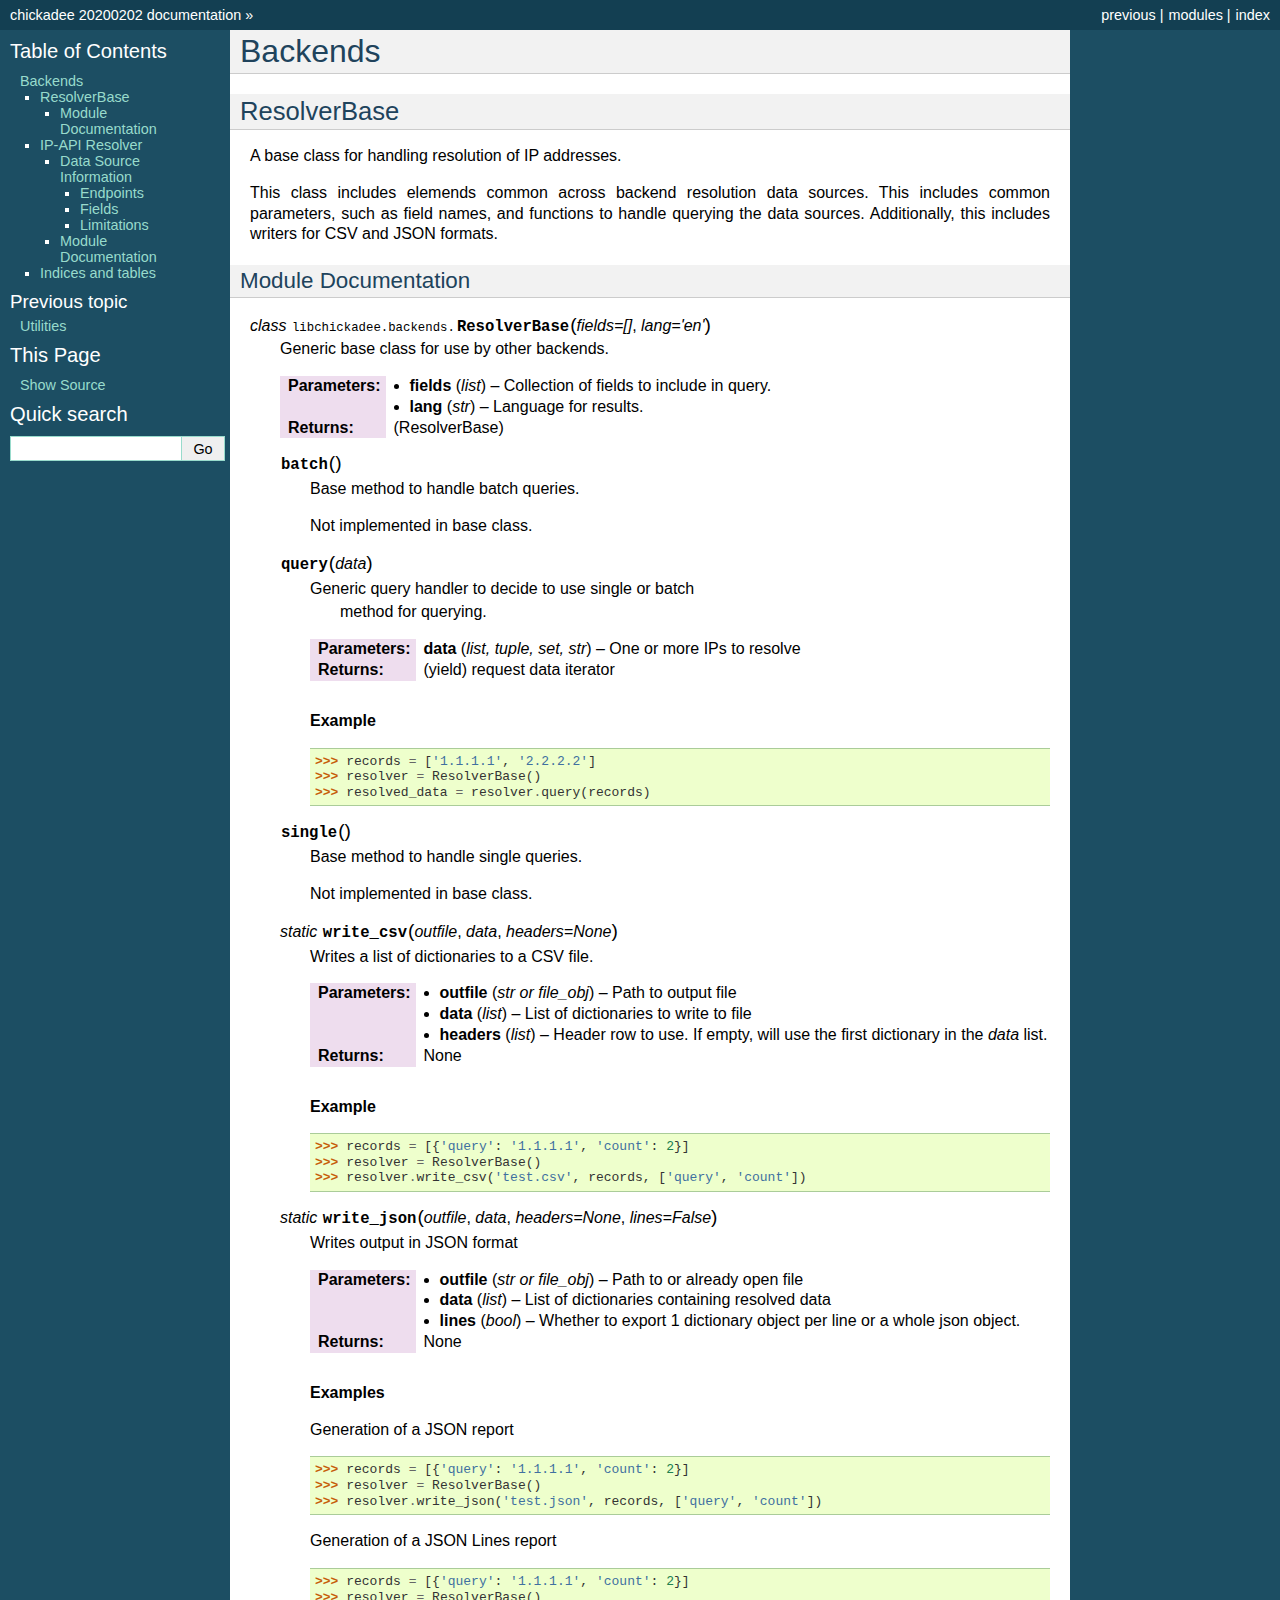
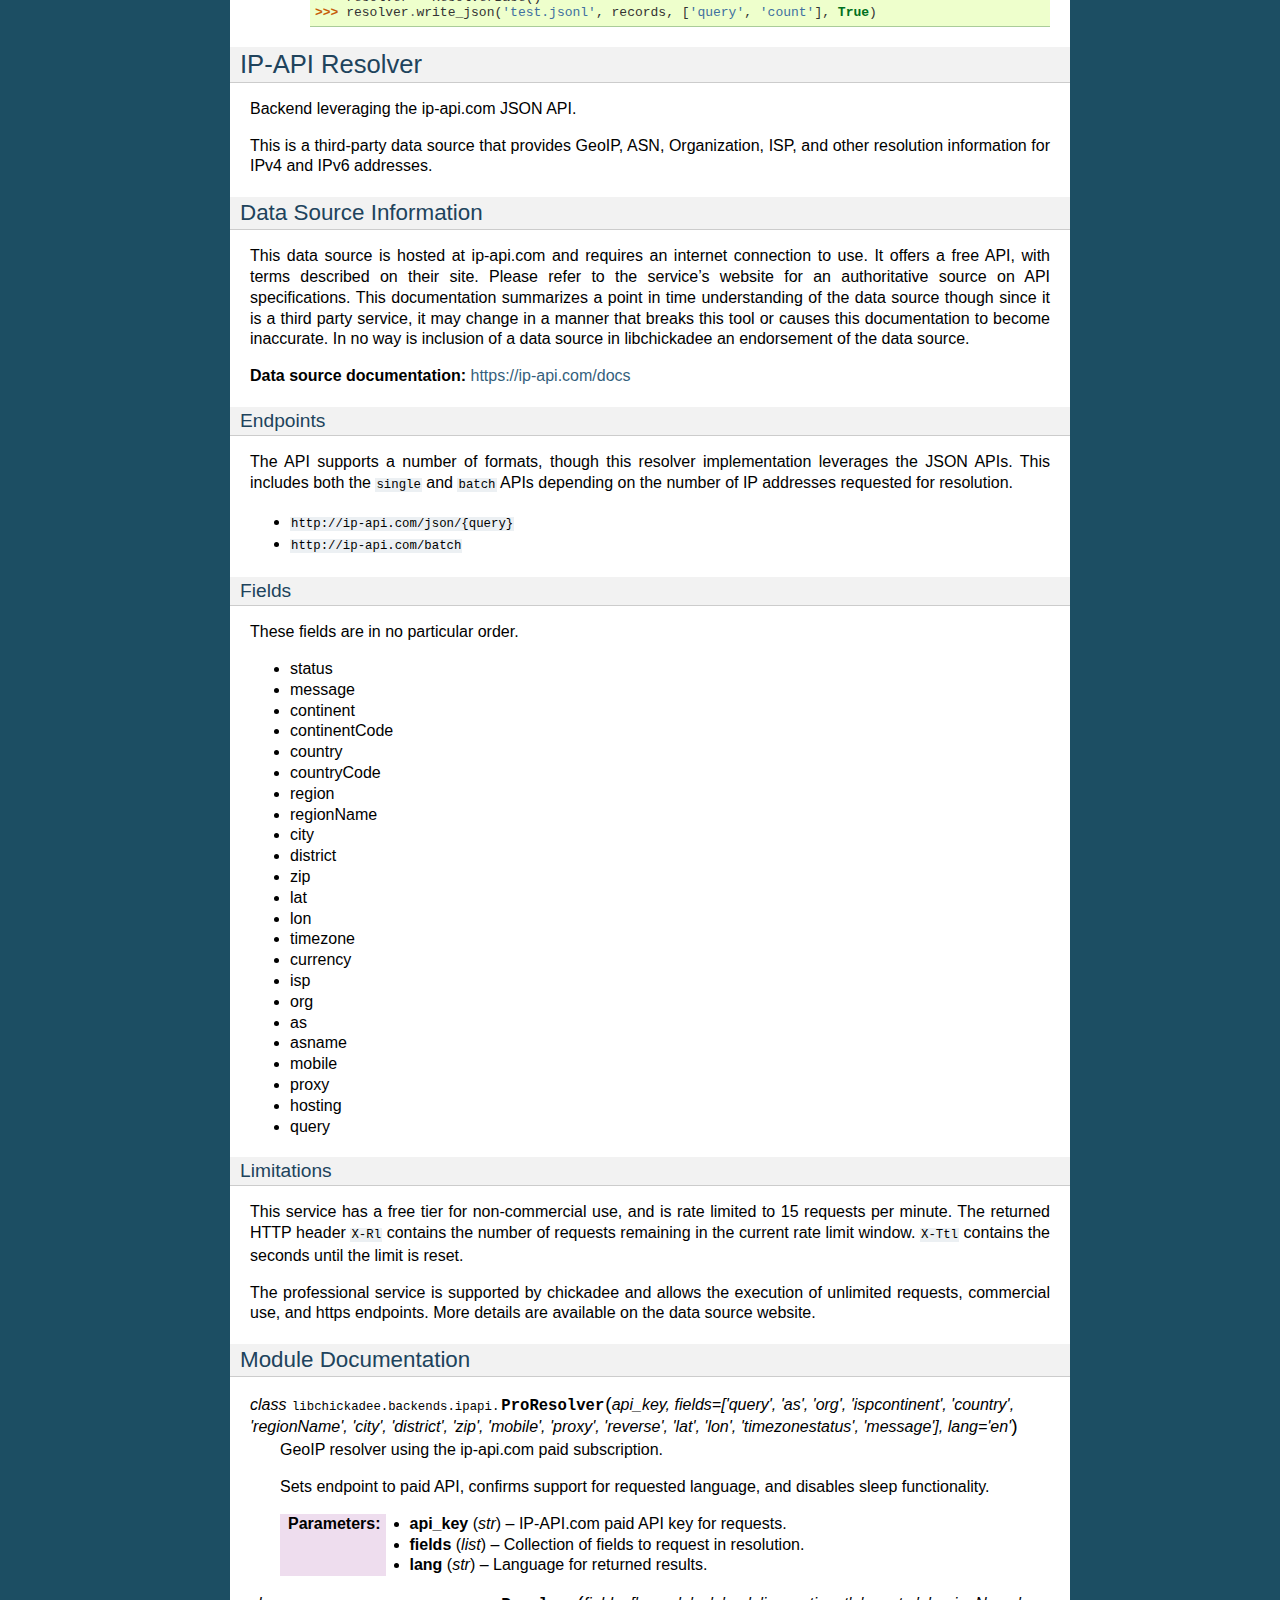
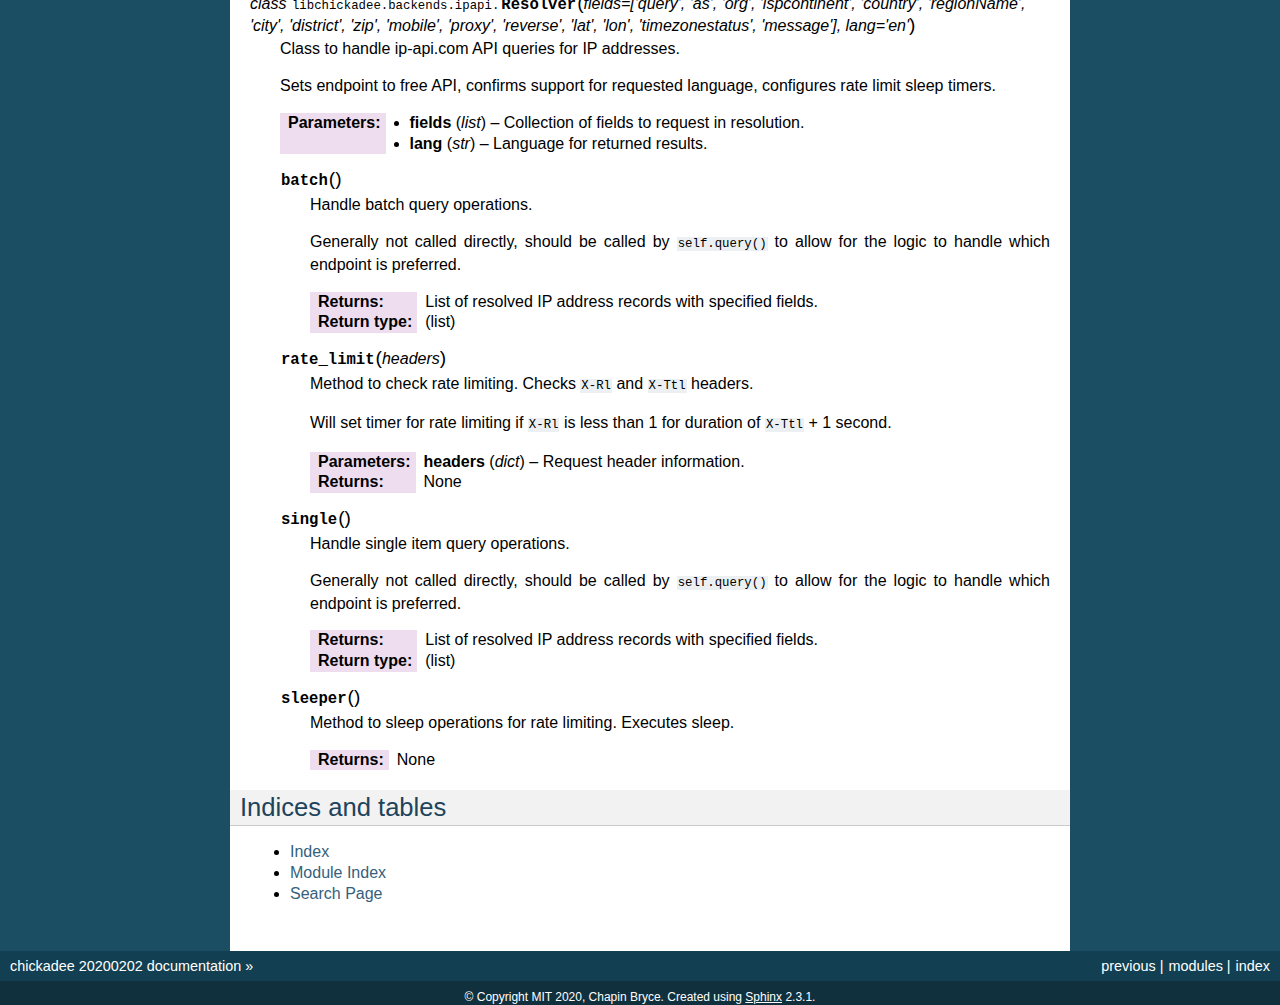
==== docs/backends.html @ fbd3fe8a "Added generated documentation" ====
<!DOCTYPE html>

<html xmlns="http://www.w3.org/1999/xhtml">
  <head>
    <meta charset="utf-8" />
    <title>Backends &#8212; chickadee 20200202 documentation</title>
    <link rel="stylesheet" href="_static/classic.css" type="text/css" />
    <link rel="stylesheet" href="_static/pygments.css" type="text/css" />
    
    <script type="text/javascript" id="documentation_options" data-url_root="./" src="_static/documentation_options.js"></script>
    <script type="text/javascript" src="_static/jquery.js"></script>
    <script type="text/javascript" src="_static/underscore.js"></script>
    <script type="text/javascript" src="_static/doctools.js"></script>
    <script type="text/javascript" src="_static/language_data.js"></script>
    
    <link rel="index" title="Index" href="genindex.html" />
    <link rel="search" title="Search" href="search.html" />
    <link rel="prev" title="Utilities" href="utilities.html" /> 
  </head><body>
    <div class="related" role="navigation" aria-label="related navigation">
      <h3>Navigation</h3>
      <ul>
        <li class="right" style="margin-right: 10px">
          <a href="genindex.html" title="General Index"
             accesskey="I">index</a></li>
        <li class="right" >
          <a href="py-modindex.html" title="Python Module Index"
             >modules</a> |</li>
        <li class="right" >
          <a href="utilities.html" title="Utilities"
             accesskey="P">previous</a> |</li>
        <li class="nav-item nav-item-0"><a href="index.html">chickadee 20200202 documentation</a> &#187;</li> 
      </ul>
    </div>  

    <div class="document">
      <div class="documentwrapper">
        <div class="bodywrapper">
          <div class="body" role="main">
            
  <div class="section" id="module-libchickadee.backends">
<span id="backends"></span><h1>Backends<a class="headerlink" href="#module-libchickadee.backends" title="Permalink to this headline">¶</a></h1>
<div class="section" id="resolverbase">
<h2>ResolverBase<a class="headerlink" href="#resolverbase" title="Permalink to this headline">¶</a></h2>
<p>A base class for handling resolution of IP addresses.</p>
<p>This class includes elemends common across backend resolution data sources.
This includes common parameters, such as field names, and functions to handle
querying the data sources. Additionally, this includes writers for CSV and JSON
formats.</p>
<div class="section" id="module-documentation">
<h3>Module Documentation<a class="headerlink" href="#module-documentation" title="Permalink to this headline">¶</a></h3>
<dl class="class">
<dt id="libchickadee.backends.ResolverBase">
<em class="property">class </em><code class="sig-prename descclassname">libchickadee.backends.</code><code class="sig-name descname">ResolverBase</code><span class="sig-paren">(</span><em class="sig-param">fields=[]</em>, <em class="sig-param">lang='en'</em><span class="sig-paren">)</span><a class="headerlink" href="#libchickadee.backends.ResolverBase" title="Permalink to this definition">¶</a></dt>
<dd><p>Generic base class for use by other backends.</p>
<dl class="field-list simple">
<dt class="field-odd">Parameters</dt>
<dd class="field-odd"><ul class="simple">
<li><p><strong>fields</strong> (<em>list</em>) – Collection of fields to include in query.</p></li>
<li><p><strong>lang</strong> (<em>str</em>) – Language for results.</p></li>
</ul>
</dd>
<dt class="field-even">Returns</dt>
<dd class="field-even"><p>(ResolverBase)</p>
</dd>
</dl>
<dl class="method">
<dt id="libchickadee.backends.ResolverBase.batch">
<code class="sig-name descname">batch</code><span class="sig-paren">(</span><span class="sig-paren">)</span><a class="headerlink" href="#libchickadee.backends.ResolverBase.batch" title="Permalink to this definition">¶</a></dt>
<dd><p>Base method to handle batch queries.</p>
<p>Not implemented in base class.</p>
</dd></dl>

<dl class="method">
<dt id="libchickadee.backends.ResolverBase.query">
<code class="sig-name descname">query</code><span class="sig-paren">(</span><em class="sig-param">data</em><span class="sig-paren">)</span><a class="headerlink" href="#libchickadee.backends.ResolverBase.query" title="Permalink to this definition">¶</a></dt>
<dd><dl class="simple">
<dt>Generic query handler to decide to use single or batch</dt><dd><p>method for querying.</p>
</dd>
</dl>
<dl class="field-list simple">
<dt class="field-odd">Parameters</dt>
<dd class="field-odd"><p><strong>data</strong> (<em>list</em><em>, </em><em>tuple</em><em>, </em><em>set</em><em>, </em><em>str</em>) – One or more IPs to resolve</p>
</dd>
<dt class="field-even">Returns</dt>
<dd class="field-even"><p>(yield) request data iterator</p>
</dd>
</dl>
<p class="rubric">Example</p>
<div class="doctest highlight-default notranslate"><div class="highlight"><pre><span></span><span class="gp">&gt;&gt;&gt; </span><span class="n">records</span> <span class="o">=</span> <span class="p">[</span><span class="s1">&#39;1.1.1.1&#39;</span><span class="p">,</span> <span class="s1">&#39;2.2.2.2&#39;</span><span class="p">]</span>
<span class="gp">&gt;&gt;&gt; </span><span class="n">resolver</span> <span class="o">=</span> <span class="n">ResolverBase</span><span class="p">()</span>
<span class="gp">&gt;&gt;&gt; </span><span class="n">resolved_data</span> <span class="o">=</span> <span class="n">resolver</span><span class="o">.</span><span class="n">query</span><span class="p">(</span><span class="n">records</span><span class="p">)</span>
</pre></div>
</div>
</dd></dl>

<dl class="method">
<dt id="libchickadee.backends.ResolverBase.single">
<code class="sig-name descname">single</code><span class="sig-paren">(</span><span class="sig-paren">)</span><a class="headerlink" href="#libchickadee.backends.ResolverBase.single" title="Permalink to this definition">¶</a></dt>
<dd><p>Base method to handle single queries.</p>
<p>Not implemented in base class.</p>
</dd></dl>

<dl class="method">
<dt id="libchickadee.backends.ResolverBase.write_csv">
<em class="property">static </em><code class="sig-name descname">write_csv</code><span class="sig-paren">(</span><em class="sig-param">outfile</em>, <em class="sig-param">data</em>, <em class="sig-param">headers=None</em><span class="sig-paren">)</span><a class="headerlink" href="#libchickadee.backends.ResolverBase.write_csv" title="Permalink to this definition">¶</a></dt>
<dd><p>Writes a list of dictionaries to a CSV file.</p>
<dl class="field-list simple">
<dt class="field-odd">Parameters</dt>
<dd class="field-odd"><ul class="simple">
<li><p><strong>outfile</strong> (<em>str</em><em> or </em><em>file_obj</em>) – Path to output file</p></li>
<li><p><strong>data</strong> (<em>list</em>) – List of dictionaries to write to file</p></li>
<li><p><strong>headers</strong> (<em>list</em>) – Header row to use. If empty, will use the
first dictionary in the <cite>data</cite> list.</p></li>
</ul>
</dd>
<dt class="field-even">Returns</dt>
<dd class="field-even"><p>None</p>
</dd>
</dl>
<p class="rubric">Example</p>
<div class="doctest highlight-default notranslate"><div class="highlight"><pre><span></span><span class="gp">&gt;&gt;&gt; </span><span class="n">records</span> <span class="o">=</span> <span class="p">[{</span><span class="s1">&#39;query&#39;</span><span class="p">:</span> <span class="s1">&#39;1.1.1.1&#39;</span><span class="p">,</span> <span class="s1">&#39;count&#39;</span><span class="p">:</span> <span class="mi">2</span><span class="p">}]</span>
<span class="gp">&gt;&gt;&gt; </span><span class="n">resolver</span> <span class="o">=</span> <span class="n">ResolverBase</span><span class="p">()</span>
<span class="gp">&gt;&gt;&gt; </span><span class="n">resolver</span><span class="o">.</span><span class="n">write_csv</span><span class="p">(</span><span class="s1">&#39;test.csv&#39;</span><span class="p">,</span> <span class="n">records</span><span class="p">,</span> <span class="p">[</span><span class="s1">&#39;query&#39;</span><span class="p">,</span> <span class="s1">&#39;count&#39;</span><span class="p">])</span>
</pre></div>
</div>
</dd></dl>

<dl class="method">
<dt id="libchickadee.backends.ResolverBase.write_json">
<em class="property">static </em><code class="sig-name descname">write_json</code><span class="sig-paren">(</span><em class="sig-param">outfile</em>, <em class="sig-param">data</em>, <em class="sig-param">headers=None</em>, <em class="sig-param">lines=False</em><span class="sig-paren">)</span><a class="headerlink" href="#libchickadee.backends.ResolverBase.write_json" title="Permalink to this definition">¶</a></dt>
<dd><p>Writes output in JSON format</p>
<dl class="field-list simple">
<dt class="field-odd">Parameters</dt>
<dd class="field-odd"><ul class="simple">
<li><p><strong>outfile</strong> (<em>str</em><em> or </em><em>file_obj</em>) – Path to or already open file</p></li>
<li><p><strong>data</strong> (<em>list</em>) – List of dictionaries containing resolved data</p></li>
<li><p><strong>lines</strong> (<em>bool</em>) – Whether to export 1 dictionary object per line or
a whole json object.</p></li>
</ul>
</dd>
<dt class="field-even">Returns</dt>
<dd class="field-even"><p>None</p>
</dd>
</dl>
<p class="rubric">Examples</p>
<p>Generation of a JSON report</p>
<div class="doctest highlight-default notranslate"><div class="highlight"><pre><span></span><span class="gp">&gt;&gt;&gt; </span><span class="n">records</span> <span class="o">=</span> <span class="p">[{</span><span class="s1">&#39;query&#39;</span><span class="p">:</span> <span class="s1">&#39;1.1.1.1&#39;</span><span class="p">,</span> <span class="s1">&#39;count&#39;</span><span class="p">:</span> <span class="mi">2</span><span class="p">}]</span>
<span class="gp">&gt;&gt;&gt; </span><span class="n">resolver</span> <span class="o">=</span> <span class="n">ResolverBase</span><span class="p">()</span>
<span class="gp">&gt;&gt;&gt; </span><span class="n">resolver</span><span class="o">.</span><span class="n">write_json</span><span class="p">(</span><span class="s1">&#39;test.json&#39;</span><span class="p">,</span> <span class="n">records</span><span class="p">,</span> <span class="p">[</span><span class="s1">&#39;query&#39;</span><span class="p">,</span> <span class="s1">&#39;count&#39;</span><span class="p">])</span>
</pre></div>
</div>
<p>Generation of a JSON Lines report</p>
<div class="doctest highlight-default notranslate"><div class="highlight"><pre><span></span><span class="gp">&gt;&gt;&gt; </span><span class="n">records</span> <span class="o">=</span> <span class="p">[{</span><span class="s1">&#39;query&#39;</span><span class="p">:</span> <span class="s1">&#39;1.1.1.1&#39;</span><span class="p">,</span> <span class="s1">&#39;count&#39;</span><span class="p">:</span> <span class="mi">2</span><span class="p">}]</span>
<span class="gp">&gt;&gt;&gt; </span><span class="n">resolver</span> <span class="o">=</span> <span class="n">ResolverBase</span><span class="p">()</span>
<span class="gp">&gt;&gt;&gt; </span><span class="n">resolver</span><span class="o">.</span><span class="n">write_json</span><span class="p">(</span><span class="s1">&#39;test.jsonl&#39;</span><span class="p">,</span> <span class="n">records</span><span class="p">,</span> <span class="p">[</span><span class="s1">&#39;query&#39;</span><span class="p">,</span> <span class="s1">&#39;count&#39;</span><span class="p">],</span> <span class="kc">True</span><span class="p">)</span>
</pre></div>
</div>
</dd></dl>

</dd></dl>

</div>
</div>
<span class="target" id="module-libchickadee.backends.ipapi"></span><div class="section" id="ip-api-resolver">
<h2>IP-API Resolver<a class="headerlink" href="#ip-api-resolver" title="Permalink to this headline">¶</a></h2>
<p>Backend leveraging the ip-api.com JSON API.</p>
<p>This is a third-party data source that provides GeoIP, ASN, Organization,
ISP, and other resolution information for IPv4 and IPv6 addresses.</p>
<div class="section" id="data-source-information">
<h3>Data Source Information<a class="headerlink" href="#data-source-information" title="Permalink to this headline">¶</a></h3>
<p>This data source is hosted at ip-api.com and requires an internet connection
to use. It offers a free API, with terms described on their site. Please refer
to the service’s website for an authoritative source on API specifications.
This documentation summarizes a point in time understanding of the data source
though since it is a third party service, it may change in a manner that breaks
this tool or causes this documentation to become inaccurate. In no way is
inclusion of a data source in libchickadee an endorsement of the data source.</p>
<p><strong>Data source documentation:</strong> <a class="reference external" href="https://ip-api.com/docs">https://ip-api.com/docs</a></p>
<div class="section" id="endpoints">
<h4>Endpoints<a class="headerlink" href="#endpoints" title="Permalink to this headline">¶</a></h4>
<p>The API supports a number of formats, though this resolver implementation
leverages the JSON APIs. This includes both the <code class="docutils literal notranslate"><span class="pre">single</span></code> and <code class="docutils literal notranslate"><span class="pre">batch</span></code> APIs
depending on the number of IP addresses requested for resolution.</p>
<ul class="simple">
<li><p><code class="docutils literal notranslate"><span class="pre">http://ip-api.com/json/{query}</span></code></p></li>
<li><p><code class="docutils literal notranslate"><span class="pre">http://ip-api.com/batch</span></code></p></li>
</ul>
</div>
<div class="section" id="fields">
<h4>Fields<a class="headerlink" href="#fields" title="Permalink to this headline">¶</a></h4>
<p>These fields are in no particular order.</p>
<ul class="simple">
<li><p>status</p></li>
<li><p>message</p></li>
<li><p>continent</p></li>
<li><p>continentCode</p></li>
<li><p>country</p></li>
<li><p>countryCode</p></li>
<li><p>region</p></li>
<li><p>regionName</p></li>
<li><p>city</p></li>
<li><p>district</p></li>
<li><p>zip</p></li>
<li><p>lat</p></li>
<li><p>lon</p></li>
<li><p>timezone</p></li>
<li><p>currency</p></li>
<li><p>isp</p></li>
<li><p>org</p></li>
<li><p>as</p></li>
<li><p>asname</p></li>
<li><p>mobile</p></li>
<li><p>proxy</p></li>
<li><p>hosting</p></li>
<li><p>query</p></li>
</ul>
</div>
<div class="section" id="limitations">
<h4>Limitations<a class="headerlink" href="#limitations" title="Permalink to this headline">¶</a></h4>
<p>This service has a free tier for non-commercial use, and is rate limited to
15 requests per minute. The returned HTTP header <code class="docutils literal notranslate"><span class="pre">X-Rl</span></code> contains the number of
requests remaining in the current rate limit window. <code class="docutils literal notranslate"><span class="pre">X-Ttl</span></code> contains the
seconds until the limit is reset.</p>
<p>The professional service is supported by chickadee and allows the execution
of unlimited requests, commercial use, and https endpoints. More details are
available on the data source website.</p>
</div>
</div>
<div class="section" id="id1">
<h3>Module Documentation<a class="headerlink" href="#id1" title="Permalink to this headline">¶</a></h3>
<dl class="class">
<dt id="libchickadee.backends.ipapi.ProResolver">
<em class="property">class </em><code class="sig-prename descclassname">libchickadee.backends.ipapi.</code><code class="sig-name descname">ProResolver</code><span class="sig-paren">(</span><em class="sig-param">api_key, fields=['query', 'as', 'org', 'ispcontinent', 'country', 'regionName', 'city', 'district', 'zip', 'mobile', 'proxy', 'reverse', 'lat', 'lon', 'timezonestatus', 'message'], lang='en'</em><span class="sig-paren">)</span><a class="headerlink" href="#libchickadee.backends.ipapi.ProResolver" title="Permalink to this definition">¶</a></dt>
<dd><p>GeoIP resolver using the ip-api.com paid subscription.</p>
<p>Sets endpoint to paid API, confirms support for requested language,
and disables sleep functionality.</p>
<dl class="field-list simple">
<dt class="field-odd">Parameters</dt>
<dd class="field-odd"><ul class="simple">
<li><p><strong>api_key</strong> (<em>str</em>) – IP-API.com paid API key for requests.</p></li>
<li><p><strong>fields</strong> (<em>list</em>) – Collection of fields to request in resolution.</p></li>
<li><p><strong>lang</strong> (<em>str</em>) – Language for returned results.</p></li>
</ul>
</dd>
</dl>
</dd></dl>

<dl class="class">
<dt id="libchickadee.backends.ipapi.Resolver">
<em class="property">class </em><code class="sig-prename descclassname">libchickadee.backends.ipapi.</code><code class="sig-name descname">Resolver</code><span class="sig-paren">(</span><em class="sig-param">fields=['query', 'as', 'org', 'ispcontinent', 'country', 'regionName', 'city', 'district', 'zip', 'mobile', 'proxy', 'reverse', 'lat', 'lon', 'timezonestatus', 'message'], lang='en'</em><span class="sig-paren">)</span><a class="headerlink" href="#libchickadee.backends.ipapi.Resolver" title="Permalink to this definition">¶</a></dt>
<dd><p>Class to handle ip-api.com API queries for IP addresses.</p>
<p>Sets endpoint to free API, confirms support for requested language,
configures rate limit sleep timers.</p>
<dl class="field-list simple">
<dt class="field-odd">Parameters</dt>
<dd class="field-odd"><ul class="simple">
<li><p><strong>fields</strong> (<em>list</em>) – Collection of fields to request in resolution.</p></li>
<li><p><strong>lang</strong> (<em>str</em>) – Language for returned results.</p></li>
</ul>
</dd>
</dl>
<dl class="method">
<dt id="libchickadee.backends.ipapi.Resolver.batch">
<code class="sig-name descname">batch</code><span class="sig-paren">(</span><span class="sig-paren">)</span><a class="headerlink" href="#libchickadee.backends.ipapi.Resolver.batch" title="Permalink to this definition">¶</a></dt>
<dd><p>Handle batch query operations.</p>
<p>Generally not called directly, should be called by <code class="docutils literal notranslate"><span class="pre">self.query()</span></code> to
allow for the logic to handle which endpoint is preferred.</p>
<dl class="field-list simple">
<dt class="field-odd">Returns</dt>
<dd class="field-odd"><p>List of resolved IP address records with specified fields.</p>
</dd>
<dt class="field-even">Return type</dt>
<dd class="field-even"><p>(list)</p>
</dd>
</dl>
</dd></dl>

<dl class="method">
<dt id="libchickadee.backends.ipapi.Resolver.rate_limit">
<code class="sig-name descname">rate_limit</code><span class="sig-paren">(</span><em class="sig-param">headers</em><span class="sig-paren">)</span><a class="headerlink" href="#libchickadee.backends.ipapi.Resolver.rate_limit" title="Permalink to this definition">¶</a></dt>
<dd><p>Method to check rate limiting. Checks <code class="docutils literal notranslate"><span class="pre">X-Rl</span></code> and <code class="docutils literal notranslate"><span class="pre">X-Ttl</span></code> headers.</p>
<p>Will set timer for rate limiting if <code class="docutils literal notranslate"><span class="pre">X-Rl</span></code> is less than 1 for
duration of <code class="docutils literal notranslate"><span class="pre">X-Ttl</span></code> + 1 second.</p>
<dl class="field-list simple">
<dt class="field-odd">Parameters</dt>
<dd class="field-odd"><p><strong>headers</strong> (<em>dict</em>) – Request header information.</p>
</dd>
<dt class="field-even">Returns</dt>
<dd class="field-even"><p>None</p>
</dd>
</dl>
</dd></dl>

<dl class="method">
<dt id="libchickadee.backends.ipapi.Resolver.single">
<code class="sig-name descname">single</code><span class="sig-paren">(</span><span class="sig-paren">)</span><a class="headerlink" href="#libchickadee.backends.ipapi.Resolver.single" title="Permalink to this definition">¶</a></dt>
<dd><p>Handle single item query operations.</p>
<p>Generally not called directly, should be called by <code class="docutils literal notranslate"><span class="pre">self.query()</span></code> to
allow for the logic to handle which endpoint is preferred.</p>
<dl class="field-list simple">
<dt class="field-odd">Returns</dt>
<dd class="field-odd"><p>List of resolved IP address records with specified fields.</p>
</dd>
<dt class="field-even">Return type</dt>
<dd class="field-even"><p>(list)</p>
</dd>
</dl>
</dd></dl>

<dl class="method">
<dt id="libchickadee.backends.ipapi.Resolver.sleeper">
<code class="sig-name descname">sleeper</code><span class="sig-paren">(</span><span class="sig-paren">)</span><a class="headerlink" href="#libchickadee.backends.ipapi.Resolver.sleeper" title="Permalink to this definition">¶</a></dt>
<dd><p>Method to sleep operations for rate limiting. Executes sleep.</p>
<dl class="field-list simple">
<dt class="field-odd">Returns</dt>
<dd class="field-odd"><p>None</p>
</dd>
</dl>
</dd></dl>

</dd></dl>

</div>
</div>
<div class="section" id="indices-and-tables">
<h2>Indices and tables<a class="headerlink" href="#indices-and-tables" title="Permalink to this headline">¶</a></h2>
<ul class="simple">
<li><p><a class="reference internal" href="genindex.html"><span class="std std-ref">Index</span></a></p></li>
<li><p><a class="reference internal" href="py-modindex.html"><span class="std std-ref">Module Index</span></a></p></li>
<li><p><a class="reference internal" href="search.html"><span class="std std-ref">Search Page</span></a></p></li>
</ul>
</div>
</div>


          </div>
        </div>
      </div>
      <div class="sphinxsidebar" role="navigation" aria-label="main navigation">
        <div class="sphinxsidebarwrapper">
  <h3><a href="index.html">Table of Contents</a></h3>
  <ul>
<li><a class="reference internal" href="#">Backends</a><ul>
<li><a class="reference internal" href="#resolverbase">ResolverBase</a><ul>
<li><a class="reference internal" href="#module-documentation">Module Documentation</a></li>
</ul>
</li>
<li><a class="reference internal" href="#ip-api-resolver">IP-API Resolver</a><ul>
<li><a class="reference internal" href="#data-source-information">Data Source Information</a><ul>
<li><a class="reference internal" href="#endpoints">Endpoints</a></li>
<li><a class="reference internal" href="#fields">Fields</a></li>
<li><a class="reference internal" href="#limitations">Limitations</a></li>
</ul>
</li>
<li><a class="reference internal" href="#id1">Module Documentation</a></li>
</ul>
</li>
<li><a class="reference internal" href="#indices-and-tables">Indices and tables</a></li>
</ul>
</li>
</ul>

  <h4>Previous topic</h4>
  <p class="topless"><a href="utilities.html"
                        title="previous chapter">Utilities</a></p>
  <div role="note" aria-label="source link">
    <h3>This Page</h3>
    <ul class="this-page-menu">
      <li><a href="_sources/backends.rst.txt"
            rel="nofollow">Show Source</a></li>
    </ul>
   </div>
<div id="searchbox" style="display: none" role="search">
  <h3 id="searchlabel">Quick search</h3>
    <div class="searchformwrapper">
    <form class="search" action="search.html" method="get">
      <input type="text" name="q" aria-labelledby="searchlabel" />
      <input type="submit" value="Go" />
    </form>
    </div>
</div>
<script type="text/javascript">$('#searchbox').show(0);</script>
        </div>
      </div>
      <div class="clearer"></div>
    </div>
    <div class="related" role="navigation" aria-label="related navigation">
      <h3>Navigation</h3>
      <ul>
        <li class="right" style="margin-right: 10px">
          <a href="genindex.html" title="General Index"
             >index</a></li>
        <li class="right" >
          <a href="py-modindex.html" title="Python Module Index"
             >modules</a> |</li>
        <li class="right" >
          <a href="utilities.html" title="Utilities"
             >previous</a> |</li>
        <li class="nav-item nav-item-0"><a href="index.html">chickadee 20200202 documentation</a> &#187;</li> 
      </ul>
    </div>
    <div class="footer" role="contentinfo">
        &#169; Copyright MIT 2020, Chapin Bryce.
      Created using <a href="http://sphinx-doc.org/">Sphinx</a> 2.3.1.
    </div>
  </body>
</html>
---- docs/_static/classic.css ----
/*
 * classic.css_t
 * ~~~~~~~~~~~~~
 *
 * Sphinx stylesheet -- classic theme.
 *
 * :copyright: Copyright 2007-2019 by the Sphinx team, see AUTHORS.
 * :license: BSD, see LICENSE for details.
 *
 */

@import url("basic.css");

/* -- page layout ----------------------------------------------------------- */

html {
    /* CSS hack for macOS's scrollbar (see #1125) */
    background-color: #FFFFFF;
}

body {
    font-family: sans-serif;
    font-size: 100%;
    background-color: #11303d;
    color: #000;
    margin: 0;
    padding: 0;
}

div.document {
    background-color: #1c4e63;
}

div.documentwrapper {
    float: left;
    width: 100%;
}

div.bodywrapper {
    margin: 0 0 0 230px;
}

div.body {
    background-color: #ffffff;
    color: #000000;
    padding: 0 20px 30px 20px;
}

div.footer {
    color: #ffffff;
    width: 100%;
    padding: 9px 0 9px 0;
    text-align: center;
    font-size: 75%;
}

div.footer a {
    color: #ffffff;
    text-decoration: underline;
}

div.related {
    background-color: #133f52;
    line-height: 30px;
    color: #ffffff;
}

div.related a {
    color: #ffffff;
}

div.sphinxsidebar {
}

div.sphinxsidebar h3 {
    font-family: 'Trebuchet MS', sans-serif;
    color: #ffffff;
    font-size: 1.4em;
    font-weight: normal;
    margin: 0;
    padding: 0;
}

div.sphinxsidebar h3 a {
    color: #ffffff;
}

div.sphinxsidebar h4 {
    font-family: 'Trebuchet MS', sans-serif;
    color: #ffffff;
    font-size: 1.3em;
    font-weight: normal;
    margin: 5px 0 0 0;
    padding: 0;
}

div.sphinxsidebar p {
    color: #ffffff;
}

div.sphinxsidebar p.topless {
    margin: 5px 10px 10px 10px;
}

div.sphinxsidebar ul {
    margin: 10px;
    padding: 0;
    color: #ffffff;
}

div.sphinxsidebar a {
    color: #98dbcc;
}

div.sphinxsidebar input {
    border: 1px solid #98dbcc;
    font-family: sans-serif;
    font-size: 1em;
}



/* -- hyperlink styles ------------------------------------------------------ */

a {
    color: #355f7c;
    text-decoration: none;
}

a:visited {
    color: #355f7c;
    text-decoration: none;
}

a:hover {
    text-decoration: underline;
}



/* -- body styles ----------------------------------------------------------- */

div.body h1,
div.body h2,
div.body h3,
div.body h4,
div.body h5,
div.body h6 {
    font-family: 'Trebuchet MS', sans-serif;
    background-color: #f2f2f2;
    font-weight: normal;
    color: #20435c;
    border-bottom: 1px solid #ccc;
    margin: 20px -20px 10px -20px;
    padding: 3px 0 3px 10px;
}

div.body h1 { margin-top: 0; font-size: 200%; }
div.body h2 { font-size: 160%; }
div.body h3 { font-size: 140%; }
div.body h4 { font-size: 120%; }
div.body h5 { font-size: 110%; }
div.body h6 { font-size: 100%; }

a.headerlink {
    color: #c60f0f;
    font-size: 0.8em;
    padding: 0 4px 0 4px;
    text-decoration: none;
}

a.headerlink:hover {
    background-color: #c60f0f;
    color: white;
}

div.body p, div.body dd, div.body li, div.body blockquote {
    text-align: justify;
    line-height: 130%;
}

div.admonition p.admonition-title + p {
    display: inline;
}

div.admonition p {
    margin-bottom: 5px;
}

div.admonition pre {
    margin-bottom: 5px;
}

div.admonition ul, div.admonition ol {
    margin-bottom: 5px;
}

div.note {
    background-color: #eee;
    border: 1px solid #ccc;
}

div.seealso {
    background-color: #ffc;
    border: 1px solid #ff6;
}

div.topic {
    background-color: #eee;
}

div.warning {
    background-color: #ffe4e4;
    border: 1px solid #f66;
}

p.admonition-title {
    display: inline;
}

p.admonition-title:after {
    content: ":";
}

pre {
    padding: 5px;
    background-color: #eeffcc;
    color: #333333;
    line-height: 120%;
    border: 1px solid #ac9;
    border-left: none;
    border-right: none;
}

code {
    background-color: #ecf0f3;
    padding: 0 1px 0 1px;
    font-size: 0.95em;
}

th, dl.field-list > dt {
    background-color: #ede;
}

.warning code {
    background: #efc2c2;
}

.note code {
    background: #d6d6d6;
}

.viewcode-back {
    font-family: sans-serif;
}

div.viewcode-block:target {
    background-color: #f4debf;
    border-top: 1px solid #ac9;
    border-bottom: 1px solid #ac9;
}

div.code-block-caption {
    color: #efefef;
    background-color: #1c4e63;
}
---- docs/_static/pygments.css ----
.highlight .hll { background-color: #ffffcc }
.highlight  { background: #eeffcc; }
.highlight .c { color: #408090; font-style: italic } /* Comment */
.highlight .err { border: 1px solid #FF0000 } /* Error */
.highlight .k { color: #007020; font-weight: bold } /* Keyword */
.highlight .o { color: #666666 } /* Operator */
.highlight .ch { color: #408090; font-style: italic } /* Comment.Hashbang */
.highlight .cm { color: #408090; font-style: italic } /* Comment.Multiline */
.highlight .cp { color: #007020 } /* Comment.Preproc */
.highlight .cpf { color: #408090; font-style: italic } /* Comment.PreprocFile */
.highlight .c1 { color: #408090; font-style: italic } /* Comment.Single */
.highlight .cs { color: #408090; background-color: #fff0f0 } /* Comment.Special */
.highlight .gd { color: #A00000 } /* Generic.Deleted */
.highlight .ge { font-style: italic } /* Generic.Emph */
.highlight .gr { color: #FF0000 } /* Generic.Error */
.highlight .gh { color: #000080; font-weight: bold } /* Generic.Heading */
.highlight .gi { color: #00A000 } /* Generic.Inserted */
.highlight .go { color: #333333 } /* Generic.Output */
.highlight .gp { color: #c65d09; font-weight: bold } /* Generic.Prompt */
.highlight .gs { font-weight: bold } /* Generic.Strong */
.highlight .gu { color: #800080; font-weight: bold } /* Generic.Subheading */
.highlight .gt { color: #0044DD } /* Generic.Traceback */
.highlight .kc { color: #007020; font-weight: bold } /* Keyword.Constant */
.highlight .kd { color: #007020; font-weight: bold } /* Keyword.Declaration */
.highlight .kn { color: #007020; font-weight: bold } /* Keyword.Namespace */
.highlight .kp { color: #007020 } /* Keyword.Pseudo */
.highlight .kr { color: #007020; font-weight: bold } /* Keyword.Reserved */
.highlight .kt { color: #902000 } /* Keyword.Type */
.highlight .m { color: #208050 } /* Literal.Number */
.highlight .s { color: #4070a0 } /* Literal.String */
.highlight .na { color: #4070a0 } /* Name.Attribute */
.highlight .nb { color: #007020 } /* Name.Builtin */
.highlight .nc { color: #0e84b5; font-weight: bold } /* Name.Class */
.highlight .no { color: #60add5 } /* Name.Constant */
.highlight .nd { color: #555555; font-weight: bold } /* Name.Decorator */
.highlight .ni { color: #d55537; font-weight: bold } /* Name.Entity */
.highlight .ne { color: #007020 } /* Name.Exception */
.highlight .nf { color: #06287e } /* Name.Function */
.highlight .nl { color: #002070; font-weight: bold } /* Name.Label */
.highlight .nn { color: #0e84b5; font-weight: bold } /* Name.Namespace */
.highlight .nt { color: #062873; font-weight: bold } /* Name.Tag */
.highlight .nv { color: #bb60d5 } /* Name.Variable */
.highlight .ow { color: #007020; font-weight: bold } /* Operator.Word */
.highlight .w { color: #bbbbbb } /* Text.Whitespace */
.highlight .mb { color: #208050 } /* Literal.Number.Bin */
.highlight .mf { color: #208050 } /* Literal.Number.Float */
.highlight .mh { color: #208050 } /* Literal.Number.Hex */
.highlight .mi { color: #208050 } /* Literal.Number.Integer */
.highlight .mo { color: #208050 } /* Literal.Number.Oct */
.highlight .sa { color: #4070a0 } /* Literal.String.Affix */
.highlight .sb { color: #4070a0 } /* Literal.String.Backtick */
.highlight .sc { color: #4070a0 } /* Literal.String.Char */
.highlight .dl { color: #4070a0 } /* Literal.String.Delimiter */
.highlight .sd { color: #4070a0; font-style: italic } /* Literal.String.Doc */
.highlight .s2 { color: #4070a0 } /* Literal.String.Double */
.highlight .se { color: #4070a0; font-weight: bold } /* Literal.String.Escape */
.highlight .sh { color: #4070a0 } /* Literal.String.Heredoc */
.highlight .si { color: #70a0d0; font-style: italic } /* Literal.String.Interpol */
.highlight .sx { color: #c65d09 } /* Literal.String.Other */
.highlight .sr { color: #235388 } /* Literal.String.Regex */
.highlight .s1 { color: #4070a0 } /* Literal.String.Single */
.highlight .ss { color: #517918 } /* Literal.String.Symbol */
.highlight .bp { color: #007020 } /* Name.Builtin.Pseudo */
.highlight .fm { color: #06287e } /* Name.Function.Magic */
.highlight .vc { color: #bb60d5 } /* Name.Variable.Class */
.highlight .vg { color: #bb60d5 } /* Name.Variable.Global */
.highlight .vi { color: #bb60d5 } /* Name.Variable.Instance */
.highlight .vm { color: #bb60d5 } /* Name.Variable.Magic */
.highlight .il { color: #208050 } /* Literal.Number.Integer.Long */
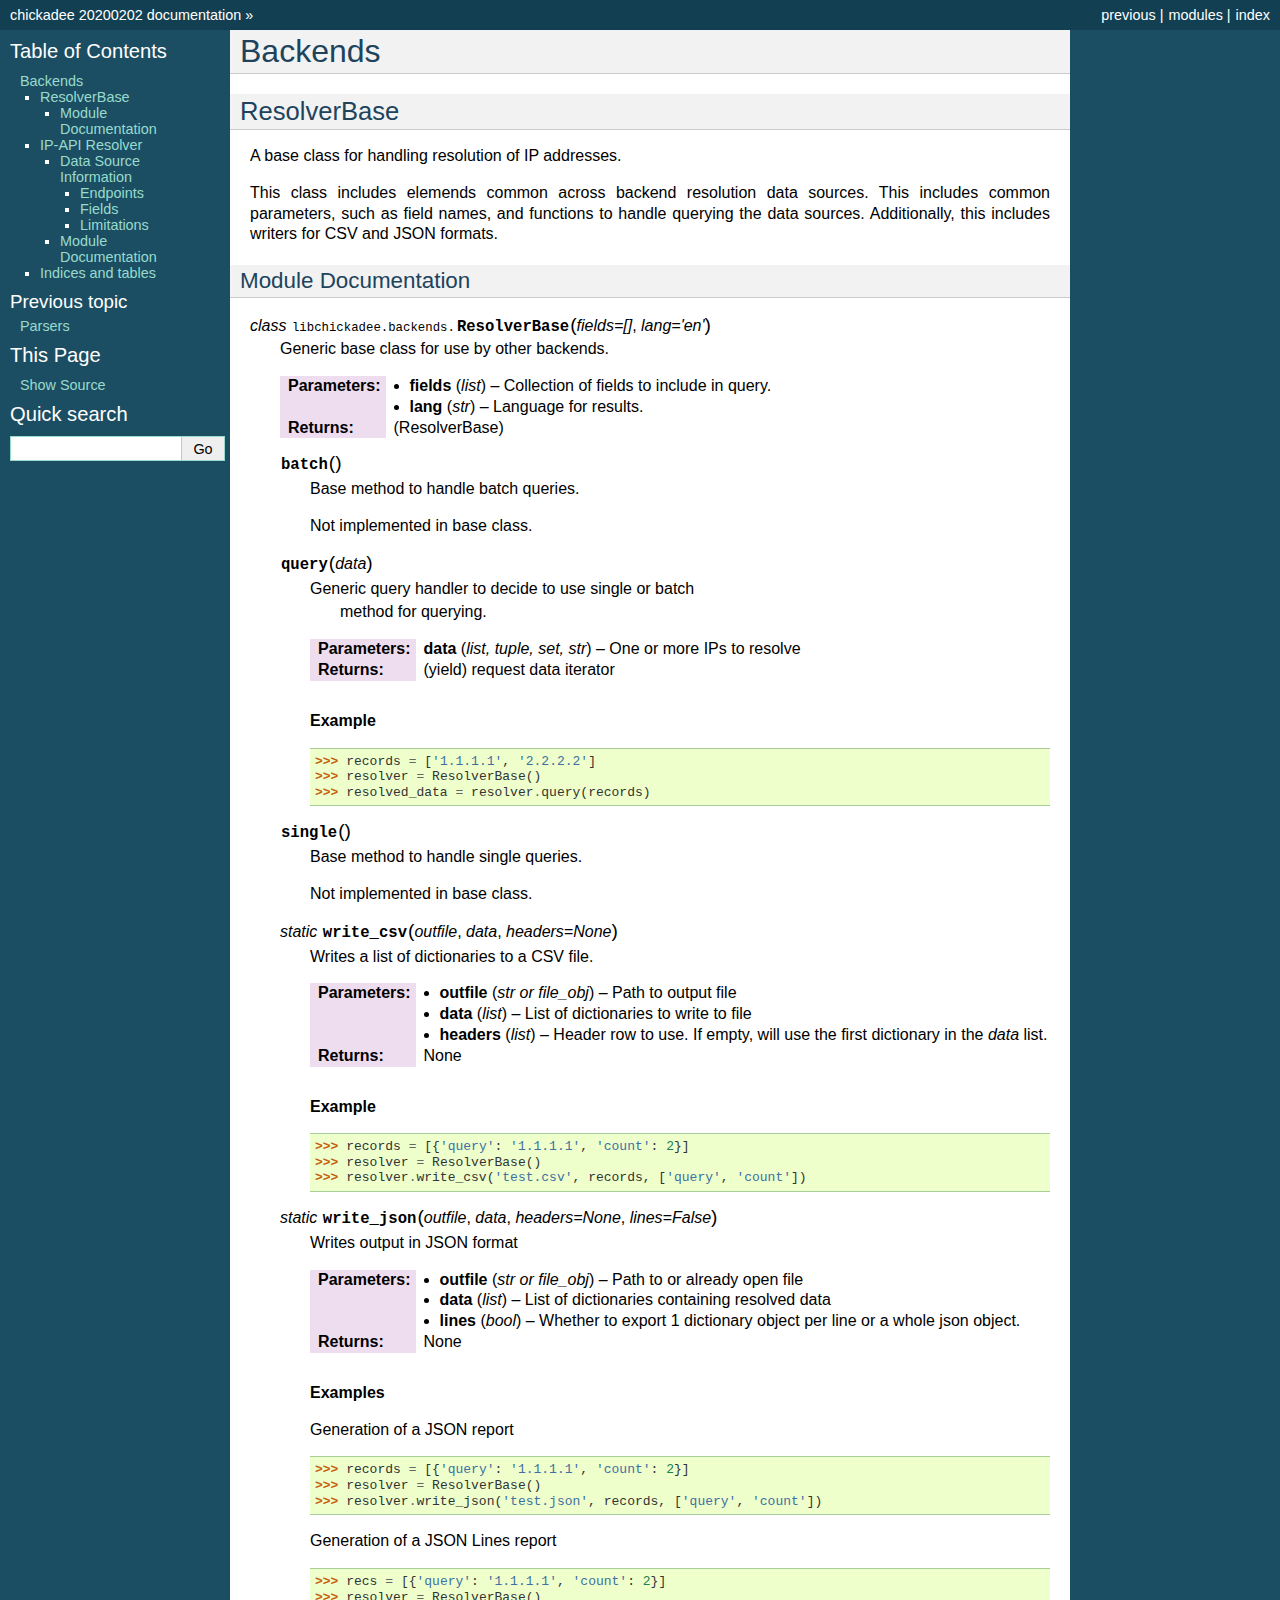
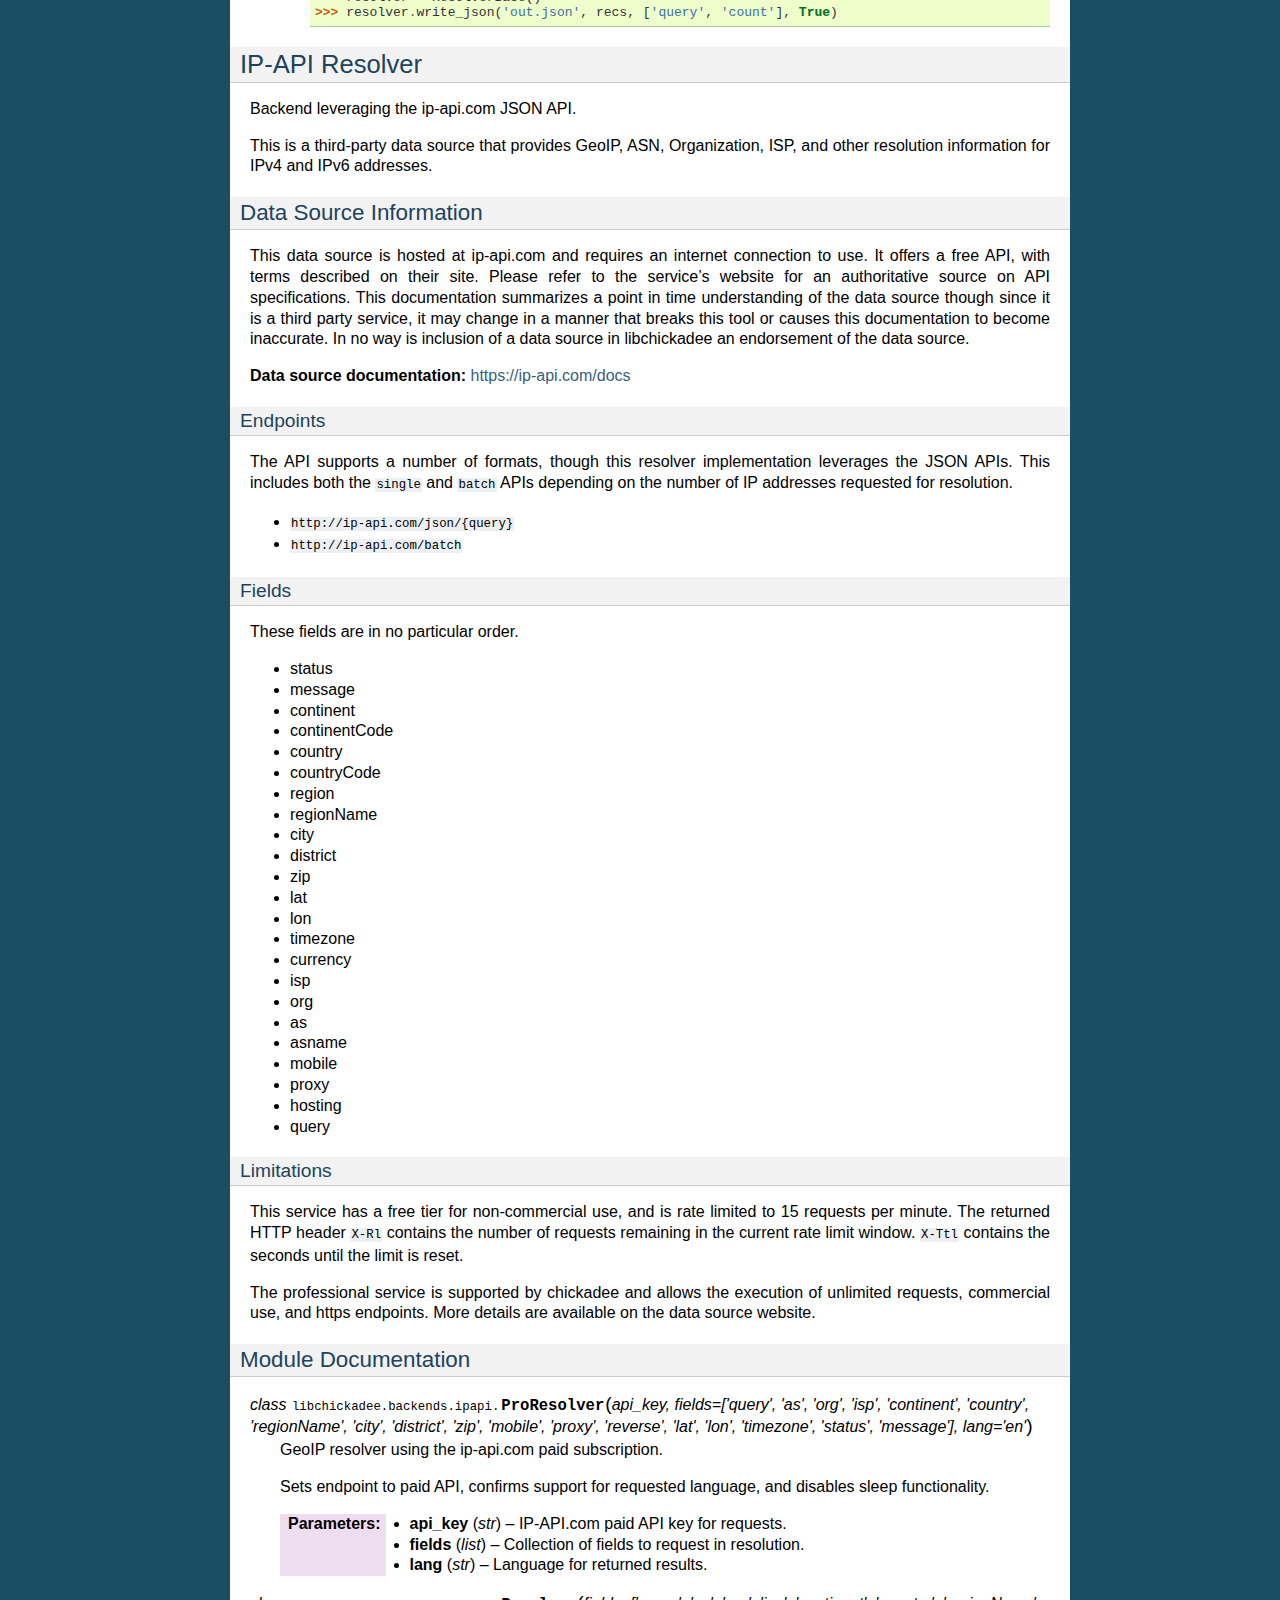
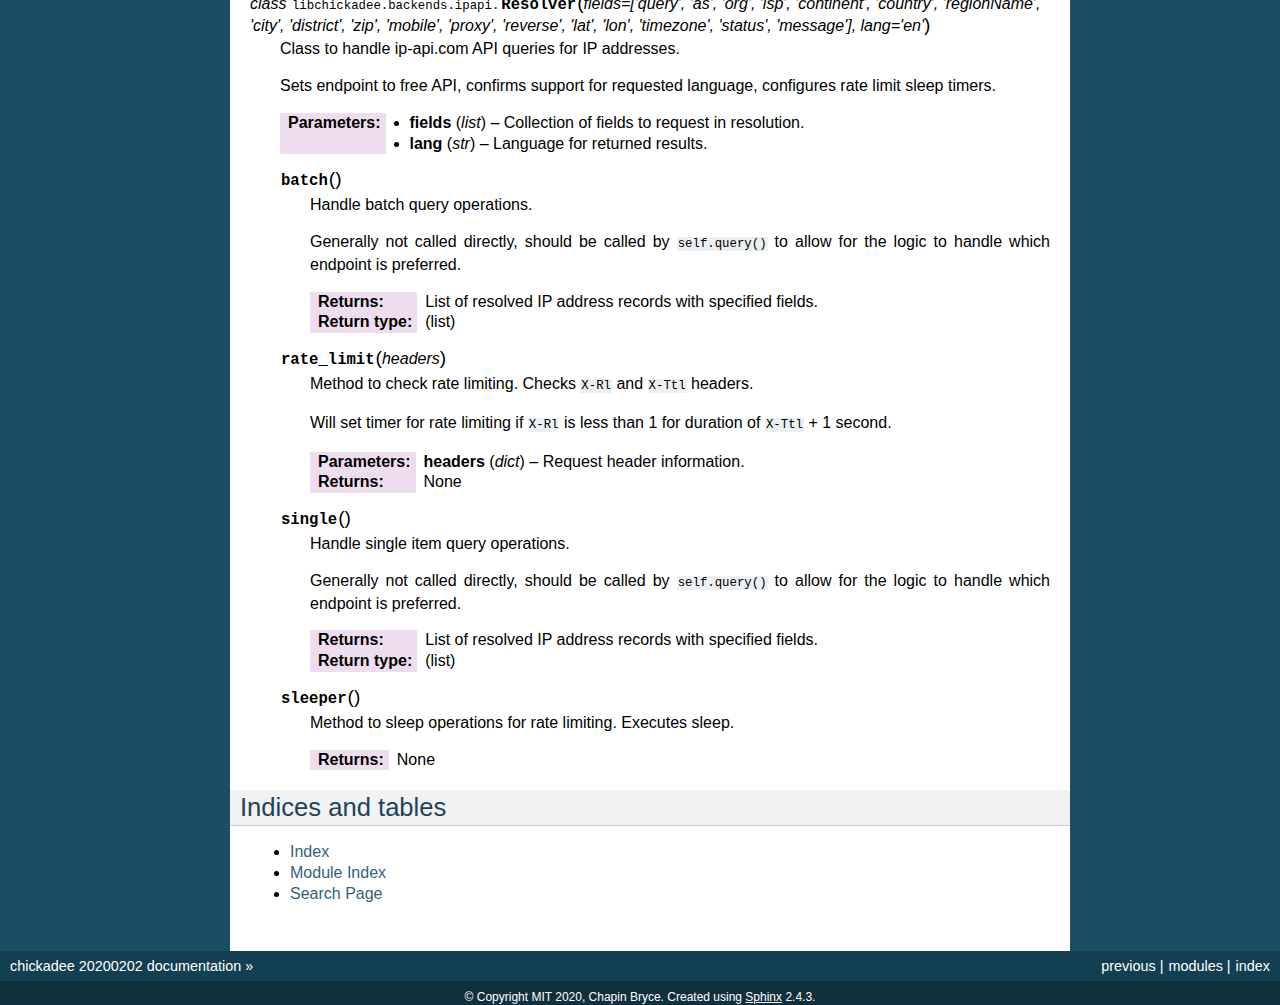
==== commit 9120af5b: "Updated docs" ====
--- a/docs/backends.html
+++ b/docs/backends.html
@@ -8,15 +8,15 @@
     <link rel="stylesheet" href="_static/classic.css" type="text/css" />
     <link rel="stylesheet" href="_static/pygments.css" type="text/css" />
     
-    <script type="text/javascript" id="documentation_options" data-url_root="./" src="_static/documentation_options.js"></script>
-    <script type="text/javascript" src="_static/jquery.js"></script>
-    <script type="text/javascript" src="_static/underscore.js"></script>
-    <script type="text/javascript" src="_static/doctools.js"></script>
-    <script type="text/javascript" src="_static/language_data.js"></script>
+    <script id="documentation_options" data-url_root="./" src="_static/documentation_options.js"></script>
+    <script src="_static/jquery.js"></script>
+    <script src="_static/underscore.js"></script>
+    <script src="_static/doctools.js"></script>
+    <script src="_static/language_data.js"></script>
     
     <link rel="index" title="Index" href="genindex.html" />
     <link rel="search" title="Search" href="search.html" />
-    <link rel="prev" title="Utilities" href="utilities.html" /> 
+    <link rel="prev" title="Parsers" href="parsers.html" /> 
   </head><body>
     <div class="related" role="navigation" aria-label="related navigation">
       <h3>Navigation</h3>
@@ -28,7 +28,7 @@
           <a href="py-modindex.html" title="Python Module Index"
              >modules</a> |</li>
         <li class="right" >
-          <a href="utilities.html" title="Utilities"
+          <a href="parsers.html" title="Parsers"
              accesskey="P">previous</a> |</li>
         <li class="nav-item nav-item-0"><a href="index.html">chickadee 20200202 documentation</a> &#187;</li> 
       </ul>
@@ -152,9 +152,9 @@
 </pre></div>
 </div>
 <p>Generation of a JSON Lines report</p>
-<div class="doctest highlight-default notranslate"><div class="highlight"><pre><span></span><span class="gp">&gt;&gt;&gt; </span><span class="n">records</span> <span class="o">=</span> <span class="p">[{</span><span class="s1">&#39;query&#39;</span><span class="p">:</span> <span class="s1">&#39;1.1.1.1&#39;</span><span class="p">,</span> <span class="s1">&#39;count&#39;</span><span class="p">:</span> <span class="mi">2</span><span class="p">}]</span>
+<div class="doctest highlight-default notranslate"><div class="highlight"><pre><span></span><span class="gp">&gt;&gt;&gt; </span><span class="n">recs</span> <span class="o">=</span> <span class="p">[{</span><span class="s1">&#39;query&#39;</span><span class="p">:</span> <span class="s1">&#39;1.1.1.1&#39;</span><span class="p">,</span> <span class="s1">&#39;count&#39;</span><span class="p">:</span> <span class="mi">2</span><span class="p">}]</span>
 <span class="gp">&gt;&gt;&gt; </span><span class="n">resolver</span> <span class="o">=</span> <span class="n">ResolverBase</span><span class="p">()</span>
-<span class="gp">&gt;&gt;&gt; </span><span class="n">resolver</span><span class="o">.</span><span class="n">write_json</span><span class="p">(</span><span class="s1">&#39;test.jsonl&#39;</span><span class="p">,</span> <span class="n">records</span><span class="p">,</span> <span class="p">[</span><span class="s1">&#39;query&#39;</span><span class="p">,</span> <span class="s1">&#39;count&#39;</span><span class="p">],</span> <span class="kc">True</span><span class="p">)</span>
+<span class="gp">&gt;&gt;&gt; </span><span class="n">resolver</span><span class="o">.</span><span class="n">write_json</span><span class="p">(</span><span class="s1">&#39;out.json&#39;</span><span class="p">,</span> <span class="n">recs</span><span class="p">,</span> <span class="p">[</span><span class="s1">&#39;query&#39;</span><span class="p">,</span> <span class="s1">&#39;count&#39;</span><span class="p">],</span> <span class="kc">True</span><span class="p">)</span>
 </pre></div>
 </div>
 </dd></dl>
@@ -220,8 +220,8 @@
 <div class="section" id="limitations">
 <h4>Limitations<a class="headerlink" href="#limitations" title="Permalink to this headline">¶</a></h4>
 <p>This service has a free tier for non-commercial use, and is rate limited to
-15 requests per minute. The returned HTTP header <code class="docutils literal notranslate"><span class="pre">X-Rl</span></code> contains the number of
-requests remaining in the current rate limit window. <code class="docutils literal notranslate"><span class="pre">X-Ttl</span></code> contains the
+15 requests per minute. The returned HTTP header <code class="docutils literal notranslate"><span class="pre">X-Rl</span></code> contains the number
+of requests remaining in the current rate limit window. <code class="docutils literal notranslate"><span class="pre">X-Ttl</span></code> contains the
 seconds until the limit is reset.</p>
 <p>The professional service is supported by chickadee and allows the execution
 of unlimited requests, commercial use, and https endpoints. More details are
@@ -232,7 +232,7 @@
 <h3>Module Documentation<a class="headerlink" href="#id1" title="Permalink to this headline">¶</a></h3>
 <dl class="class">
 <dt id="libchickadee.backends.ipapi.ProResolver">
-<em class="property">class </em><code class="sig-prename descclassname">libchickadee.backends.ipapi.</code><code class="sig-name descname">ProResolver</code><span class="sig-paren">(</span><em class="sig-param">api_key, fields=['query', 'as', 'org', 'ispcontinent', 'country', 'regionName', 'city', 'district', 'zip', 'mobile', 'proxy', 'reverse', 'lat', 'lon', 'timezonestatus', 'message'], lang='en'</em><span class="sig-paren">)</span><a class="headerlink" href="#libchickadee.backends.ipapi.ProResolver" title="Permalink to this definition">¶</a></dt>
+<em class="property">class </em><code class="sig-prename descclassname">libchickadee.backends.ipapi.</code><code class="sig-name descname">ProResolver</code><span class="sig-paren">(</span><em class="sig-param">api_key, fields=['query', 'as', 'org', 'isp', 'continent', 'country', 'regionName', 'city', 'district', 'zip', 'mobile', 'proxy', 'reverse', 'lat', 'lon', 'timezone', 'status', 'message'], lang='en'</em><span class="sig-paren">)</span><a class="headerlink" href="#libchickadee.backends.ipapi.ProResolver" title="Permalink to this definition">¶</a></dt>
 <dd><p>GeoIP resolver using the ip-api.com paid subscription.</p>
 <p>Sets endpoint to paid API, confirms support for requested language,
 and disables sleep functionality.</p>
@@ -249,7 +249,7 @@
 
 <dl class="class">
 <dt id="libchickadee.backends.ipapi.Resolver">
-<em class="property">class </em><code class="sig-prename descclassname">libchickadee.backends.ipapi.</code><code class="sig-name descname">Resolver</code><span class="sig-paren">(</span><em class="sig-param">fields=['query', 'as', 'org', 'ispcontinent', 'country', 'regionName', 'city', 'district', 'zip', 'mobile', 'proxy', 'reverse', 'lat', 'lon', 'timezonestatus', 'message'], lang='en'</em><span class="sig-paren">)</span><a class="headerlink" href="#libchickadee.backends.ipapi.Resolver" title="Permalink to this definition">¶</a></dt>
+<em class="property">class </em><code class="sig-prename descclassname">libchickadee.backends.ipapi.</code><code class="sig-name descname">Resolver</code><span class="sig-paren">(</span><em class="sig-param">fields=['query', 'as', 'org', 'isp', 'continent', 'country', 'regionName', 'city', 'district', 'zip', 'mobile', 'proxy', 'reverse', 'lat', 'lon', 'timezone', 'status', 'message'], lang='en'</em><span class="sig-paren">)</span><a class="headerlink" href="#libchickadee.backends.ipapi.Resolver" title="Permalink to this definition">¶</a></dt>
 <dd><p>Class to handle ip-api.com API queries for IP addresses.</p>
 <p>Sets endpoint to free API, confirms support for requested language,
 configures rate limit sleep timers.</p>
@@ -363,8 +363,8 @@
 </ul>
 
   <h4>Previous topic</h4>
-  <p class="topless"><a href="utilities.html"
-                        title="previous chapter">Utilities</a></p>
+  <p class="topless"><a href="parsers.html"
+                        title="previous chapter">Parsers</a></p>
   <div role="note" aria-label="source link">
     <h3>This Page</h3>
     <ul class="this-page-menu">
@@ -381,7 +381,7 @@
     </form>
     </div>
 </div>
-<script type="text/javascript">$('#searchbox').show(0);</script>
+<script>$('#searchbox').show(0);</script>
         </div>
       </div>
       <div class="clearer"></div>
@@ -396,14 +396,14 @@
           <a href="py-modindex.html" title="Python Module Index"
              >modules</a> |</li>
         <li class="right" >
-          <a href="utilities.html" title="Utilities"
+          <a href="parsers.html" title="Parsers"
              >previous</a> |</li>
         <li class="nav-item nav-item-0"><a href="index.html">chickadee 20200202 documentation</a> &#187;</li> 
       </ul>
     </div>
     <div class="footer" role="contentinfo">
         &#169; Copyright MIT 2020, Chapin Bryce.
-      Created using <a href="http://sphinx-doc.org/">Sphinx</a> 2.3.1.
+      Created using <a href="http://sphinx-doc.org/">Sphinx</a> 2.4.3.
     </div>
   </body>
 </html>--- a/docs/_static/classic.css
+++ b/docs/_static/classic.css
@@ -4,7 +4,7 @@
  *
  * Sphinx stylesheet -- classic theme.
  *
- * :copyright: Copyright 2007-2019 by the Sphinx team, see AUTHORS.
+ * :copyright: Copyright 2007-2020 by the Sphinx team, see AUTHORS.
  * :license: BSD, see LICENSE for details.
  *
  */
